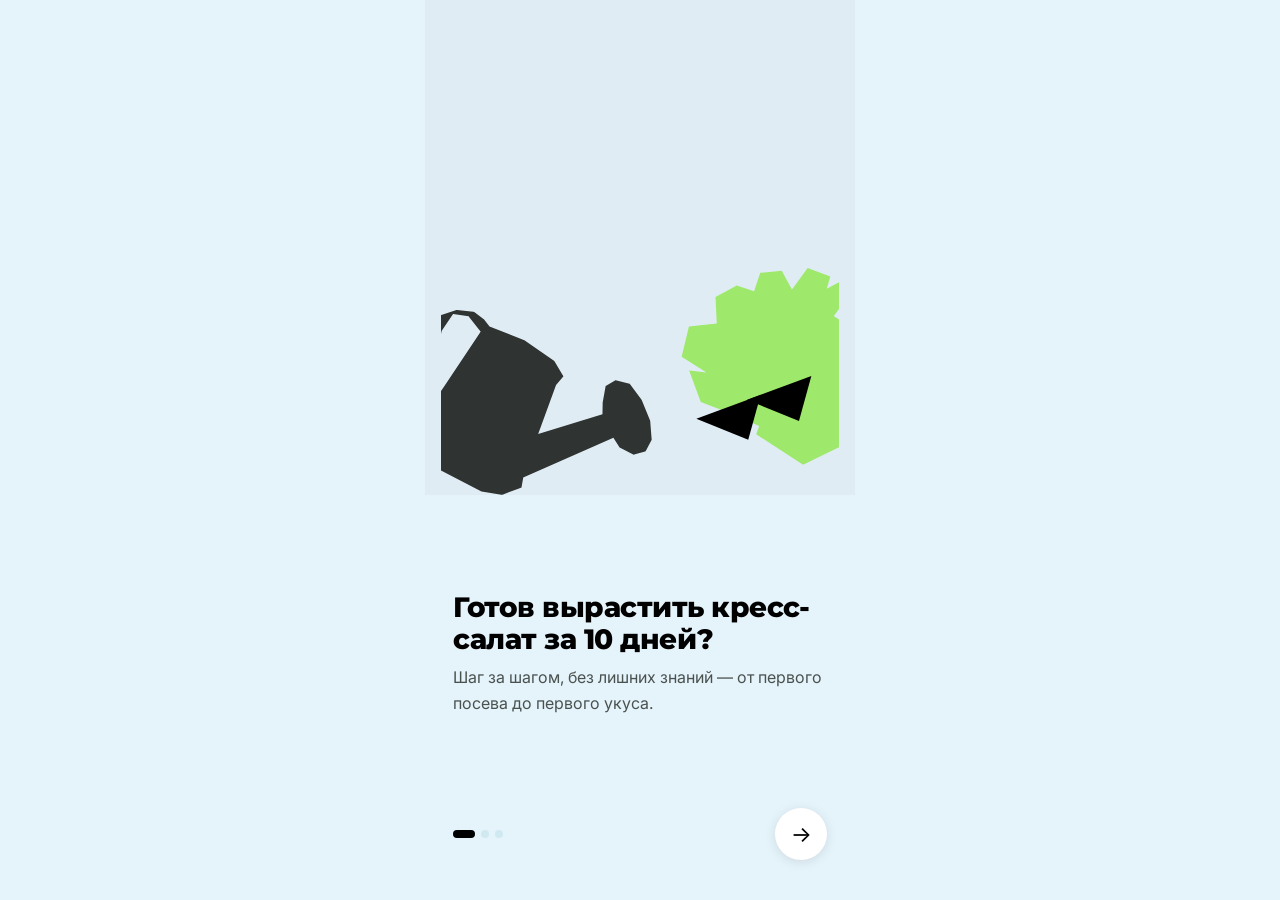
==== index.html @ 19fa0ef4 "урф2" ====
<!DOCTYPE html>
<html lang="ru">
<head>
<meta charset="UTF-8">
<meta name="viewport" content="width=device-width, initial-scale=1.0, maximum-scale=1.0, user-scalable=no">
<meta name="apple-mobile-web-app-capable" content="yes">
<meta name="apple-mobile-web-app-status-bar-style" content="default">
<meta name="apple-mobile-web-app-title" content="Rutis">
<meta name="theme-color" content="#E5F3FA">
<title>Rutis — вырасти кресс-салат</title>
<link rel="preconnect" href="https://fonts.googleapis.com">
<link rel="preconnect" href="https://fonts.gstatic.com" crossorigin>
<link href="https://fonts.googleapis.com/css2?family=Montserrat:wght@700;800;900&family=Inter:wght@400;500;600&display=swap" rel="stylesheet">
<link rel="icon" type="image/svg+xml" href="img/favicon.svg">
<link rel="stylesheet" href="style.css">
</head>
<body>
<div id="app">

<!-- OB1 -->
<div class="screen active" id="ob1">
  <div class="ob-illus" style="align-items:flex-end;padding:0 12px;gap:8px;">
    <img src="img/leyka.svg" alt="" style="width:52%;max-height:90%;">
    <img src="img/salad.svg" alt="" style="width:44%;max-height:80%;">
  </div>
  <div class="ob-body">
    <h1>Готов вырастить кресс-салат за 10 дней?</h1>
    <p>Шаг за шагом, без лишних знаний — от первого посева до первого укуса.</p>
  </div>
  <div class="ob-nav">
    <div class="ob-dots">
      <div class="dot active"></div><div class="dot"></div><div class="dot"></div>
    </div>
    <button class="ob-arrow" onclick="showScreen('ob2')">→</button>
  </div>
</div>

<!-- OB2 -->
<div class="screen" id="ob2">
  <div class="ob-illus">
    <img src="img/sun.svg" alt="" class="spin">
  </div>
  <div class="ob-body">
    <h1>Заходи раз в день</h1>
    <p>Это веб-приложение, оно не умеет напоминать. Открывай утром, выполняй задачи — урожай будет через 10 дней.</p>
  </div>
  <div class="ob-nav">
    <div class="ob-dots">
      <div class="dot"></div><div class="dot active"></div><div class="dot"></div>
    </div>
    <button class="ob-arrow" onclick="showScreen('ob3')">→</button>
  </div>
</div>

<!-- OB3 -->
<div class="screen" id="ob3">
  <div class="ob3-content">
    <h1>Закрепи на рабочем столе</h1>
    <p class="ob3-sub">Так удобнее открывать каждый день</p>
    <div class="seg-wrap">
      <button class="seg-btn active" onclick="switchInstall('ios')" id="btn-ios">iPhone</button>
      <button class="seg-btn" onclick="switchInstall('android')" id="btn-android">Android</button>
    </div>
    <div id="steps-ios" class="install-steps">
      <div class="install-step"><div class="step-num">1</div><div class="step-text">Нажми <strong>«Поделиться» ⬆️</strong> внизу браузера</div></div>
      <div class="install-step"><div class="step-num">2</div><div class="step-text">Выбери <strong>«Добавить на экран "Домой"»</strong></div></div>
      <div class="install-step"><div class="step-num">3</div><div class="step-text">Нажми <strong>«Добавить»</strong> — значок появится на рабочем столе</div></div>
    </div>
    <div id="steps-android" class="install-steps" style="display:none;">
      <div class="install-step"><div class="step-num">1</div><div class="step-text">Нажми <strong>⋮</strong> в правом верхнем углу Chrome</div></div>
      <div class="install-step"><div class="step-num">2</div><div class="step-text">Выбери <strong>«Добавить на главный экран»</strong></div></div>
      <div class="install-step"><div class="step-num">3</div><div class="step-text">Подтверди нажав <strong>«Добавить»</strong></div></div>
    </div>
  </div>
  <div class="ob-nav">
    <div class="ob-dots">
      <div class="dot"></div><div class="dot"></div><div class="dot active"></div>
    </div>
    <button class="ob-arrow" onclick="startApp()">→</button>
  </div>
</div>

<!-- MAIN -->
<div class="screen" id="main-screen">
  <div class="app-header">
    <div class="app-logo">Rutis</div>
    <div class="header-pts" id="header-pts">0 очков</div>
  </div>
  <div class="scroll-main" style="padding-bottom:80px;">
    <div class="section">
      <div class="progress-card">
        <div class="progress-row">
          <span class="progress-label">До урожая</span>
          <span class="progress-day" id="prog-day">День 1 из 10</span>
        </div>
        <div class="pb-bg"><div class="pb-fill" id="pb-fill" style="width:0%"></div></div>
        <div class="pb-caption" id="pb-caption">Выполни первое задание!</div>
        <div class="milestone-row">
          <div class="milestone" id="m1"><span class="ml-icon">💧</span><span class="ml-label">Посев</span></div>
          <div class="milestone" id="m2"><span class="ml-icon">🌱</span><span class="ml-label">Росток</span></div>
          <div class="milestone" id="m3"><span class="ml-icon">🌿</span><span class="ml-label">Листья</span></div>
          <div class="milestone" id="m4"><span class="ml-icon">✂️</span><span class="ml-label">Урожай</span></div>
        </div>
      </div>
    </div>
    <div id="tasks-container"></div>
    <div id="recipe-teaser" style="display:none;" class="section">
      <div class="recipe-card" onclick="openModal('recipe-modal')">
        <div class="recipe-eyebrow">🍽️ Готово к еде!</div>
        <div class="recipe-title">С чем есть кресс-салат?</div>
        <div class="recipe-sub">5 идей — от тоста до азиатской лапши</div>
      </div>
    </div>
  </div>
  <div class="bottom-nav">
    <button class="nav-item active" onclick="switchTab('main')" id="nav-main"><span class="nav-icon">🌱</span><span>Задачи</span></button>
    <button class="nav-item" onclick="switchTab('points')" id="nav-points"><span class="nav-icon">⭐</span><span>Прогресс</span></button>
    <button class="nav-item" onclick="switchTab('community')" id="nav-comm"><span class="nav-icon">💬</span><span>Сообщество</span></button>
  </div>
</div>

<!-- POINTS -->
<div class="screen" id="points-screen">
  <div class="pts-scroll">
    <div style="padding:16px 20px 0;">
      <div class="points-hero">
        <div class="points-big" id="pts-big">0</div>
        <div class="points-lbl">очков заработано</div>
        <div class="points-level" id="pts-level">🌰 Начинающий садовод</div>
      </div>
    </div>
    <div class="section">
      <div class="section-title">Достижения</div>
      <div class="badges-grid" id="badges-grid"></div>
    </div>
    <div class="section">
      <div class="section-title">История очков</div>
      <div style="background:var(--card);border-radius:var(--radius-sm);border:0.5px solid var(--border);padding:4px 16px;" id="history-list">
        <div style="padding:16px 0;text-align:center;color:var(--text3);font-size:14px;">Пока пусто — выполни первое задание!</div>
      </div>
    </div>
    <div class="section">
      <div class="section-title">Уровни</div>
      <div style="background:var(--card);border-radius:var(--radius-sm);border:0.5px solid var(--border);overflow:hidden;">
        <div style="display:flex;justify-content:space-between;padding:10px 14px;border-bottom:0.5px solid var(--border);font-size:13px;"><span style="color:var(--text2);">🌰 Начинающий садовод</span><span style="color:var(--text3);">0–49</span></div>
        <div style="display:flex;justify-content:space-between;padding:10px 14px;border-bottom:0.5px solid var(--border);font-size:13px;"><span style="color:var(--text2);">🌱 Юный огородник</span><span style="color:var(--text3);">50–99</span></div>
        <div style="display:flex;justify-content:space-between;padding:10px 14px;border-bottom:0.5px solid var(--border);font-size:13px;"><span style="color:var(--text2);">🌿 Опытный садовод</span><span style="color:var(--text3);">100–149</span></div>
        <div style="display:flex;justify-content:space-between;padding:10px 14px;font-size:13px;"><span style="color:var(--text2);">🏡 Мастер балконного огорода</span><span style="color:var(--text3);">150+</span></div>
      </div>
    </div>
  </div>
  <div class="bottom-nav">
    <button class="nav-item" onclick="switchTab('main')" id="nav2-main"><span class="nav-icon">🌱</span><span>Задачи</span></button>
    <button class="nav-item active" onclick="switchTab('points')" id="nav2-points"><span class="nav-icon">⭐</span><span>Прогресс</span></button>
    <button class="nav-item" onclick="switchTab('community')" id="nav2-comm"><span class="nav-icon">💬</span><span>Сообщество</span></button>
  </div>
</div>

<!-- COMMUNITY -->
<div class="screen" id="community-screen">
  <div class="comm-scroll">
    <div style="padding:24px 20px 0;">
      <h2 style="font-size:24px;font-weight:800;margin-bottom:6px;">Сообщество</h2>
      <p style="font-size:15px;color:var(--text2);margin-bottom:20px;">Делись результатами, задавай вопросы</p>
    </div>
    <div class="section">
      <div class="section-title">Мы в соцсетях</div>
      <a href="https://t.me/R_U_T_I_S" class="social-card" target="_blank">
        <div class="social-icon"><img src="img/telegram.svg" alt="Telegram"></div>
        <div class="social-info"><h4>Telegram-канал</h4><p>@R_U_T_I_S</p></div>
        <span style="color:var(--text3);font-size:18px;">↗</span>
      </a>
      <a href="https://clck.ru/3U99Sg" class="social-card" target="_blank">
        <div class="social-icon"><img src="img/dzen.svg" alt="Дзен"></div>
        <div class="social-info"><h4>Дзен</h4><p>Статьи о микрозелени</p></div>
        <span style="color:var(--text3);font-size:18px;">↗</span>
      </a>
      <a href="https://www.tiktok.com/@r_u_t_i_s" class="social-card" target="_blank">
        <div class="social-icon"><img src="img/tiktok.svg" alt="TikTok"></div>
        <div class="social-info"><h4>TikTok</h4><p>@r_u_t_i_s</p></div>
        <span style="color:var(--text3);font-size:18px;">↗</span>
      </a>
    </div>
    <div class="section">
      <div class="sos-card">
        <div class="sos-title">🆘 Что-то пошло не так?</div>
        <div class="sos-desc">Плесень, не прорастает, вопросы по набору — пишите. Если видите ошибку, пришлите скриншот — это помогает нам стать лучше. Ответим в течение дня.</div>
        <button class="sos-btn" onclick="window.location='mailto:help.rutis@mail.ru'">Написать на help.rutis@mail.ru</button>
      </div>
    </div>
    <div class="section">
      <div class="section-title">В твоём наборе</div>
      <div class="info-row"><div class="info-pill"><span>🌱</span>Семена</div><div class="info-pill"><span>🧱</span>Агровата</div></div>
      <div class="info-row" style="margin-top:8px;"><div class="info-pill"><span>💧</span>Распылитель</div><div class="info-pill"><span>📦</span>Лоток</div></div>
    </div>
  </div>
  <div class="bottom-nav">
    <button class="nav-item" onclick="switchTab('main')" id="nav3-main"><span class="nav-icon">🌱</span><span>Задачи</span></button>
    <button class="nav-item" onclick="switchTab('points')" id="nav3-points"><span class="nav-icon">⭐</span><span>Прогресс</span></button>
    <button class="nav-item active" onclick="switchTab('community')" id="nav3-comm"><span class="nav-icon">💬</span><span>Сообщество</span></button>
  </div>
</div>

<!-- RECIPE MODAL -->
<div class="modal-overlay" id="recipe-modal">
  <div class="modal-sheet">
    <div class="modal-handle"></div>
    <div class="modal-close-row"><button class="modal-close" onclick="closeModal('recipe-modal')">✕</button></div>
    <h2 style="font-size:22px;font-weight:800;margin-bottom:8px;">С чем есть кресс-салат</h2>
    <p style="font-size:14px;color:var(--text2);line-height:1.6;margin-bottom:16px;">Кресс добавляют только свежим — термообработка убивает пользу. Бодрящий острый вкус с лёгкой хрустящей ноткой.</p>
    <div style="display:flex;flex-wrap:wrap;gap:6px;margin-bottom:20px;">
      <span style="background:#f0f0f0;border-radius:20px;padding:5px 11px;font-size:12px;font-weight:600;color:var(--text2);">Быстро</span>
      <span style="background:#f0f0f0;border-radius:20px;padding:5px 11px;font-size:12px;font-weight:600;color:var(--text2);">Без готовки</span>
      <span style="background:#f0f0f0;border-radius:20px;padding:5px 11px;font-size:12px;font-weight:600;color:var(--text2);">Острый вкус</span>
    </div>
    <div style="display:flex;gap:12px;margin-bottom:14px;align-items:flex-start;"><div style="width:24px;height:24px;border-radius:50%;background:var(--accent);color:#fff;font-size:12px;font-weight:700;display:flex;align-items:center;justify-content:center;flex-shrink:0;margin-top:1px;">1</div><div style="font-size:15px;color:var(--text);line-height:1.5;"><strong>Тост с авокадо</strong> — горсть кресса поверх. Соль, оливковое масло — готово.</div></div>
    <div style="display:flex;gap:12px;margin-bottom:14px;align-items:flex-start;"><div style="width:24px;height:24px;border-radius:50%;background:var(--accent);color:#fff;font-size:12px;font-weight:700;display:flex;align-items:center;justify-content:center;flex-shrink:0;margin-top:1px;">2</div><div style="font-size:15px;color:var(--text);line-height:1.5;"><strong>Яичница или омлет</strong> — посыпь свежим крессом прямо перед подачей.</div></div>
    <div style="display:flex;gap:12px;margin-bottom:14px;align-items:flex-start;"><div style="width:24px;height:24px;border-radius:50%;background:var(--accent);color:#fff;font-size:12px;font-weight:700;display:flex;align-items:center;justify-content:center;flex-shrink:0;margin-top:1px;">3</div><div style="font-size:15px;color:var(--text);line-height:1.5;"><strong>Крем-суп</strong> — горсть кресса в тарелку как топпинг вместо лука.</div></div>
    <div style="display:flex;gap:12px;margin-bottom:14px;align-items:flex-start;"><div style="width:24px;height:24px;border-radius:50%;background:var(--accent);color:#fff;font-size:12px;font-weight:700;display:flex;align-items:center;justify-content:center;flex-shrink:0;margin-top:1px;">4</div><div style="font-size:15px;color:var(--text);line-height:1.5;"><strong>Рамен или лапша</strong> — добавь в конце, кресс даст острую травяную ноту.</div></div>
    <div style="display:flex;gap:12px;margin-bottom:20px;align-items:flex-start;"><div style="width:24px;height:24px;border-radius:50%;background:var(--accent);color:#fff;font-size:12px;font-weight:700;display:flex;align-items:center;justify-content:center;flex-shrink:0;margin-top:1px;">5</div><div style="font-size:15px;color:var(--text);line-height:1.5;"><strong>Бутерброд с творожным сыром</strong> — хлеб, сыр, кресс. Честная классика.</div></div>
    <div style="background:#f0fef5;border-radius:10px;padding:14px;">
      <div style="font-size:13px;font-weight:700;color:#2a6010;margin-bottom:4px;">💡 Как хранить</div>
      <div style="font-size:13px;color:#3a7020;line-height:1.6;">В стакане с водой или во влажном полотенце в холодильнике. Хватит на 2–3 дня.</div>
    </div>
  </div>
</div>

<!-- FEEDBACK -->
<div class="feedback-modal" id="feedback-modal">
  <div class="feedback-box">
    <div style="font-size:48px;margin-bottom:12px;text-align:center;">🎉</div>
    <h3>Урожай собран!</h3>
    <p class="sub">Займёт 1 минуту — расскажи как прошло. Это помогает нам улучшать наборы.</p>
    <a class="btn-primary" href="https://docs.google.com/forms/d/e/1FAIpQLSdRW1xS2sbjGMASP7b7UE5O94QIX60obx7riB1_aIPuQ8pNfA/viewform" target="_blank" style="text-decoration:none;display:block;margin-bottom:10px;" onclick="closeModal('feedback-modal')">Оставить отзыв</a>
    <button style="display:block;width:100%;background:transparent;color:var(--text2);border:none;padding:12px;font-size:15px;text-align:center;cursor:pointer;font-family:'Inter',sans-serif;" onclick="closeModal('feedback-modal')">Пропустить</button>
  </div>
</div>

<!-- H2O2 POPUP -->
<div class="h2o2-popup" id="h2o2-popup">
  <div class="h2o2-sheet">
    <div class="h2o2-close-row">
      <h3>🧪 Перекись водорода</h3>
      <button class="h2o2-close" onclick="document.getElementById('h2o2-popup').classList.remove('open')">✕</button>
    </div>
    <p class="h2o2-lead">Безопасный антисептик — защищает ростки и даёт им фору при прорастании.</p>
    <div class="h2o2-points">
      <div class="h2o2-point"><div class="h2o2-dot"></div><div class="h2o2-pt-text"><strong>Обеззараживает</strong> <span>— уничтожает споры плесени и бактерии на оболочке семян.</span></div></div>
      <div class="h2o2-point"><div class="h2o2-dot"></div><div class="h2o2-pt-text"><strong>Ускоряет прорастание</strong> <span>— разрушает природные ингибиторы, которые замедляют пробуждение.</span></div></div>
      <div class="h2o2-point"><div class="h2o2-dot"></div><div class="h2o2-pt-text"><strong>Насыщает кислородом</strong> <span>— разлагаясь, выделяет O₂ прямо к корням.</span></div></div>
      <div class="h2o2-point"><div class="h2o2-dot"></div><div class="h2o2-pt-text"><strong>Против плесени</strong> <span>— создаёт неблагоприятную среду с первых дней.</span></div></div>
    </div>
    <div class="h2o2-recipe">
      <span class="h2o2-recipe-label">Пропорция</span>
      <span class="h2o2-recipe-text">6 мл перекиси 3% на 1 литр воды — вместо обычной воды при первом поливе.</span>
    </div>
  </div>
</div>

<div class="toast" id="toast"></div>

<script src="app.js"></script>
</body>
</html>
---- style.css ----
*,*::before,*::after{box-sizing:border-box;margin:0;padding:0;}
:root{
  --bg:#E5F3FA;
  --card:#fff;
  --text:#000000;
  --text2:#4a5250;
  --text3:#8a9896;
  --accent:#FA8153;
  --accent2:#9EE86C;
  --accent3:#000000;
  --yellow:#F8E46E;
  --border:#d0e8f0;
  --radius:16px;
  --radius-sm:10px;
}
html,body{
  height:100%;
  background:var(--bg);
  color:var(--text);
  font-family:'Inter',system-ui,sans-serif;
  font-size:16px;
  line-height:1.5;
  -webkit-tap-highlight-color:transparent;
  overscroll-behavior:none;
}
h1,h2,h3{font-family:'Montserrat',sans-serif;}
#app{
  max-width:430px;
  margin:0 auto;
  height:100%;
  position:relative;
  overflow:hidden;
}

/* ─── ALL SCREENS ─── */
.screen{
  display:none;
  position:absolute;
  inset:0;
  background:var(--bg);
}
.screen.active{display:flex;flex-direction:column;}

/* ─── ONBOARDING OB1 / OB2 ─── */
.ob-illus{
  flex:0 0 55%;
  background:#e0ecf4;
  overflow:hidden;
  display:flex;
  align-items:center;
  justify-content:center;
}
.ob-illus img{
  max-width:100%;
  max-height:100%;
  width:auto;
  height:auto;
  display:block;
}
.ob-illus img.spin{
  max-width:72%;
  max-height:72%;
  animation:spin 12s linear infinite;
  transform-origin:center;
}
@keyframes spin{
  from{transform:rotate(0deg);}
  to{transform:rotate(360deg);}
}
.ob-body{
  flex:1;
  padding:24px 28px 0;
  display:flex;
  flex-direction:column;
  justify-content:center;
}
.ob-body h1{
  font-size:28px;
  font-weight:800;
  line-height:1.15;
  letter-spacing:-.5px;
  color:var(--text);
  margin-bottom:10px;
}
.ob-body p{
  font-size:16px;
  color:var(--text2);
  line-height:1.6;
}
.ob-nav{
  display:flex;
  align-items:center;
  justify-content:space-between;
  padding:20px 28px 40px;
}
.ob-dots{display:flex;gap:6px;align-items:center;}
.dot{width:8px;height:8px;border-radius:50%;background:var(--border);}
.dot.active{background:var(--text);width:22px;border-radius:4px;}
.ob-arrow{
  width:52px;height:52px;border-radius:50%;
  background:var(--card);border:none;cursor:pointer;
  display:flex;align-items:center;justify-content:center;
  font-size:22px;color:var(--text);
  box-shadow:0 2px 12px rgba(0,0,0,.1);
  font-family:'Inter',sans-serif;
}
.ob-arrow:active{transform:scale(.94);}

/* ─── ONBOARDING OB3 (install) ─── */
#ob3{overflow-y:auto;}
.ob3-content{
  flex:1;
  padding:52px 28px 0;
  overflow-y:auto;
}
.ob3-content h1{
  font-size:32px;font-weight:800;line-height:1.15;
  letter-spacing:-.5px;margin-bottom:8px;
}
.ob3-sub{font-size:16px;color:var(--text2);margin-bottom:24px;}
.seg-wrap{
  display:flex;background:var(--border);
  border-radius:50px;padding:3px;margin-bottom:28px;
}
.seg-btn{
  flex:1;padding:10px;border-radius:50px;border:none;
  font-size:14px;font-weight:600;cursor:pointer;
  background:transparent;color:var(--text2);
  font-family:'Inter',sans-serif;
}
.seg-btn.active{background:var(--yellow);color:var(--text);}
.install-steps{display:flex;flex-direction:column;gap:18px;margin-bottom:28px;}
.install-step{display:flex;gap:16px;align-items:flex-start;}
.step-num{
  width:32px;height:32px;border-radius:50%;
  background:var(--yellow);color:var(--text);
  font-weight:800;font-size:14px;
  display:flex;align-items:center;justify-content:center;
  flex-shrink:0;font-family:'Montserrat',sans-serif;
}
.step-text{font-size:15px;color:var(--text);line-height:1.55;padding-top:4px;}
.step-text strong{font-weight:600;}

/* ─── MAIN APP SCREENS ─── */
#main-screen{flex-direction:column;}
.app-header{
  padding:16px 20px 8px;
  display:flex;justify-content:space-between;align-items:center;
  flex-shrink:0;
}
.app-logo{
  font-family:'Montserrat',sans-serif;
  font-size:20px;font-weight:800;color:var(--text);letter-spacing:-.5px;
}
.header-pts{
  background:var(--accent2);color:#1a2a0a;
  border-radius:20px;padding:5px 12px;font-size:13px;font-weight:600;
}
.scroll-main{overflow-y:auto;flex:1;padding-bottom:16px;}
.section{padding:0 20px;margin-bottom:16px;}
.section-title{
  font-size:11px;font-weight:600;color:var(--text3);
  text-transform:uppercase;letter-spacing:.07em;margin-bottom:8px;
}

/* progress */
.progress-card{
  background:var(--card);border-radius:var(--radius);
  border:0.5px solid var(--border);padding:16px;
}
.progress-row{display:flex;justify-content:space-between;align-items:center;margin-bottom:8px;}
.progress-label{font-size:15px;font-weight:600;color:var(--text);}
.progress-day{font-size:13px;color:var(--text2);}
.pb-bg{height:8px;background:var(--border);border-radius:4px;overflow:hidden;margin-bottom:6px;}
.pb-fill{height:100%;background:linear-gradient(90deg,var(--accent2),var(--accent));border-radius:4px;transition:width .4s;}
.pb-caption{font-size:12px;color:var(--text3);}
.milestone-row{display:flex;gap:6px;margin-top:12px;}
.milestone{flex:1;background:#f5f5f5;border-radius:8px;padding:8px 4px;text-align:center;border:0.5px solid var(--border);}
.milestone.done{background:#e8f8d8;border-color:#b0d880;}
.ml-icon{font-size:16px;display:block;opacity:.3;}
.milestone.done .ml-icon{opacity:1;}
.ml-label{font-size:10px;color:var(--text3);display:block;margin-top:2px;font-weight:500;}
.milestone.done .ml-label{color:#3a6a12;}

/* tasks */
.day-header{display:flex;align-items:center;gap:10px;padding:10px 20px 4px;}
.day-badge{
  background:var(--accent);color:#fff;
  border-radius:8px;padding:3px 10px;font-size:11px;font-weight:700;
}
.day-lbl{font-size:13px;font-weight:600;color:var(--text2);}
.task-card{
  background:var(--card);border-radius:var(--radius);
  border:0.5px solid var(--border);margin-bottom:8px;overflow:hidden;
}
.task-optional{border-style:dashed;border-color:#b0d8f0;}
.task-inner{display:flex;gap:12px;padding:14px 16px 12px;align-items:flex-start;}
.task-check{
  width:24px;height:24px;border-radius:50%;
  border:2px solid var(--border);
  display:flex;align-items:center;justify-content:center;
  flex-shrink:0;margin-top:1px;transition:all .15s;cursor:pointer;
}
.task-check:active{transform:scale(.88);}
.task-check.done{background:var(--accent2);border-color:var(--accent2);}
.task-check.done::after{content:'✓';font-size:12px;color:#1a2a0a;font-weight:700;}
.task-body{flex:1;min-width:0;cursor:pointer;}
.task-title{
  font-size:15px;font-weight:600;color:var(--text);
  display:flex;align-items:center;gap:6px;margin-bottom:3px;
}
.task-card.completed .task-title span:first-child{color:var(--text3);text-decoration:line-through;}
.task-desc{font-size:13px;color:var(--text2);line-height:1.45;}
.task-detail-arrow{font-size:10px;color:var(--text3);transition:transform .2s;flex-shrink:0;}
.task-detail-arrow.open{transform:rotate(180deg);}
.optional-badge{
  display:inline-flex;align-items:center;
  background:#e8f6ff;color:#1a6090;
  border-radius:20px;padding:2px 9px;
  font-size:11px;font-weight:600;margin-top:6px;
  border:0.5px solid #a0d0f0;
}
.help-btn{
  width:18px;height:18px;border-radius:50%;
  background:#b0d8f0;color:#1a5070;
  font-size:11px;font-weight:700;
  cursor:pointer;border:none;flex-shrink:0;
  display:inline-flex;align-items:center;justify-content:center;
  line-height:1;
}
.help-btn:active{background:#90c8e8;}
.task-expand{
  padding:12px 16px 14px;
  border-top:0.5px solid var(--border);
  background:#f7f9fa;
}
.task-expand p{font-size:13px;color:var(--text2);line-height:1.65;}
.future-task{opacity:.38;pointer-events:none;}

/* recipe */
.recipe-card{
  background:var(--card);border-radius:var(--radius);
  border:1.5px solid var(--accent);padding:16px;cursor:pointer;
}
.recipe-card:active{opacity:.9;}
.recipe-eyebrow{font-size:11px;font-weight:700;color:var(--accent);text-transform:uppercase;letter-spacing:.06em;margin-bottom:4px;}
.recipe-title{font-size:17px;font-weight:700;color:var(--text);margin-bottom:3px;}
.recipe-sub{font-size:13px;color:var(--text2);}

/* bottom nav */
.bottom-nav{
  position:fixed;bottom:0;left:50%;transform:translateX(-50%);
  width:100%;max-width:430px;
  background:var(--card);border-top:0.5px solid var(--border);
  display:flex;z-index:100;
  padding-bottom:env(safe-area-inset-bottom,6px);
}
.nav-item{
  flex:1;display:flex;flex-direction:column;
  align-items:center;padding:10px 0 4px;
  cursor:pointer;color:var(--text3);
  font-size:10px;font-weight:500;gap:3px;
  border:none;background:transparent;
  font-family:'Inter',sans-serif;
}
.nav-item.active{color:var(--accent);}
.nav-icon{font-size:22px;line-height:1;}

/* ─── POINTS SCREEN ─── */
#points-screen,#community-screen{
  flex-direction:column;overflow-y:auto;
}
.pts-scroll,#community-screen .comm-scroll{
  flex:1;overflow-y:auto;padding-bottom:80px;
}
.points-hero{
  background:var(--text);margin:16px 20px;
  border-radius:var(--radius);padding:22px;
  color:#fff;text-align:center;
}
.points-big{
  font-family:'Montserrat',sans-serif;
  font-size:52px;font-weight:800;letter-spacing:-2px;line-height:1;
}
.points-lbl{font-size:13px;opacity:.6;margin-top:4px;}
.points-level{
  display:inline-block;background:var(--accent2);color:#1a2a0a;
  border-radius:20px;padding:5px 14px;font-size:13px;font-weight:700;margin-top:10px;
}
.badges-grid{display:grid;grid-template-columns:repeat(3,1fr);gap:8px;}
.badge-item{
  background:var(--card);border-radius:var(--radius-sm);
  padding:12px 6px;text-align:center;border:0.5px solid var(--border);
}
.badge-item.earned{border-color:var(--accent2);background:#f4fce8;}
.badge-icon{font-size:26px;display:block;margin-bottom:5px;}
.badge-name{font-size:11px;font-weight:600;color:var(--text2);line-height:1.3;}
.badge-item.earned .badge-name{color:#2a5a08;}
.locked{opacity:.3;filter:grayscale(1);}
.history-item{
  display:flex;justify-content:space-between;align-items:center;
  padding:11px 0;border-bottom:0.5px solid var(--border);
}
.history-item:last-child{border-bottom:none;}
.hi-title{font-size:14px;font-weight:500;color:var(--text);}
.hi-date{font-size:11px;color:var(--text3);margin-top:1px;}
.hi-pts{font-size:14px;font-weight:700;color:var(--accent2);}

/* ─── COMMUNITY SCREEN ─── */
.social-card{
  display:flex;align-items:center;gap:12px;
  background:var(--card);border-radius:var(--radius-sm);
  padding:14px 16px;border:0.5px solid var(--border);
  margin-bottom:8px;cursor:pointer;text-decoration:none;color:var(--text);
}
.social-card:active{opacity:.85;}
.social-icon{
  width:38px;height:38px;border-radius:10px;
  display:flex;align-items:center;justify-content:center;font-size:18px;flex-shrink:0;
  overflow:hidden;
}
.social-icon img{
  width:100%;height:100%;object-fit:contain;display:block;
}
.social-info h4{font-size:14px;font-weight:600;margin-bottom:1px;}
.social-info p{font-size:12px;color:var(--text2);}
.sos-card{
  background:#fff8f5;border:0.5px solid #fcc0a0;
  border-radius:var(--radius-sm);padding:16px;margin-bottom:8px;
}
.sos-title{font-size:15px;font-weight:700;color:var(--accent);margin-bottom:5px;}
.sos-desc{font-size:14px;color:var(--text2);margin-bottom:12px;line-height:1.5;}
.sos-btn{
  display:block;background:var(--accent);color:#fff;
  border:none;border-radius:8px;padding:12px;
  font-size:14px;font-weight:600;cursor:pointer;width:100%;
  font-family:'Inter',sans-serif;
}
.info-row{display:flex;gap:8px;}
.info-pill{
  flex:1;background:var(--card);border-radius:8px;
  padding:10px;text-align:center;border:0.5px solid var(--border);
  font-size:11px;color:var(--text2);font-weight:500;
}
.info-pill span{display:block;font-size:18px;margin-bottom:2px;}

/* ─── MODALS ─── */
.modal-overlay{
  position:fixed;inset:0;background:rgba(0,0,0,.5);z-index:200;
  display:none;align-items:flex-end;
  max-width:430px;left:50%;transform:translateX(-50%);
}
.modal-overlay.open{display:flex;}
.modal-sheet{
  background:var(--bg);border-radius:20px 20px 0 0;
  width:100%;max-height:88vh;overflow-y:auto;
  padding:20px 20px 44px;
}
.modal-handle{width:36px;height:4px;background:var(--border);border-radius:2px;margin:0 auto 18px;}
.modal-close-row{display:flex;justify-content:flex-end;margin-bottom:12px;}
.modal-close{
  background:#f0f0f0;border:none;width:30px;height:30px;
  border-radius:50%;cursor:pointer;font-size:15px;color:var(--text2);
}

/* feedback */
.feedback-modal{
  position:fixed;inset:0;background:rgba(0,0,0,.6);z-index:300;
  display:none;align-items:center;justify-content:center;padding:20px;
  max-width:430px;left:50%;transform:translateX(-50%);
}
.feedback-modal.open{display:flex;}
.feedback-box{background:var(--bg);border-radius:var(--radius);padding:24px;width:100%;}
.feedback-box h3{font-size:20px;font-weight:700;margin-bottom:6px;text-align:center;font-family:'Montserrat',sans-serif;}
.feedback-box .sub{font-size:14px;color:var(--text2);margin-bottom:18px;line-height:1.5;text-align:center;}
.star-label{font-size:13px;color:var(--text2);margin-bottom:6px;font-weight:500;}
.stars{display:flex;gap:8px;margin-bottom:18px;}
.star{font-size:26px;cursor:pointer;opacity:.25;transition:opacity .1s;}
.star.active{opacity:1;}
.feedback-ta{
  width:100%;border:0.5px solid var(--border);border-radius:8px;
  padding:12px;font-size:14px;color:var(--text);background:var(--card);
  resize:none;min-height:72px;margin-bottom:14px;
  font-family:'Inter',sans-serif;line-height:1.5;
}
.feedback-ta:focus{outline:none;border-color:var(--accent);}

/* h2o2 popup */
.h2o2-popup{
  position:fixed;inset:0;background:rgba(0,0,0,.5);z-index:250;
  display:none;align-items:center;justify-content:center;padding:24px;
  max-width:430px;left:50%;transform:translateX(-50%);
}
.h2o2-popup.open{display:flex;}
.h2o2-sheet{background:var(--bg);border-radius:var(--radius);width:100%;padding:20px;}
.h2o2-close-row{display:flex;justify-content:space-between;align-items:center;margin-bottom:14px;}
.h2o2-close-row h3{font-size:15px;font-weight:700;color:var(--text);display:flex;align-items:center;gap:8px;font-family:'Montserrat',sans-serif;}
.h2o2-close{background:#f0f0f0;border:none;width:28px;height:28px;border-radius:50%;cursor:pointer;font-size:14px;color:var(--text2);flex-shrink:0;}
.h2o2-lead{font-size:13px;color:var(--text2);line-height:1.55;margin-bottom:14px;padding-bottom:14px;border-bottom:0.5px solid var(--border);}
.h2o2-points{display:flex;flex-direction:column;gap:8px;margin-bottom:14px;}
.h2o2-point{display:flex;gap:9px;align-items:baseline;}
.h2o2-dot{width:6px;height:6px;border-radius:50%;background:#4ab0e0;flex-shrink:0;margin-top:1px;}
.h2o2-pt-text{font-size:13px;color:var(--text);line-height:1.45;}
.h2o2-pt-text strong{font-weight:600;}
.h2o2-pt-text span{color:var(--text2);}
.h2o2-recipe{background:#e8f6ff;border-radius:8px;padding:10px 12px;display:flex;align-items:baseline;gap:8px;}
.h2o2-recipe-label{font-size:11px;font-weight:700;color:#1a6090;white-space:nowrap;text-transform:uppercase;letter-spacing:.04em;}
.h2o2-recipe-text{font-size:12px;color:#2a6080;line-height:1.45;}

/* toast */
.toast{
  position:fixed;top:20px;left:50%;
  transform:translateX(-50%) translateY(-80px);
  background:var(--text);color:#fff;
  border-radius:10px;padding:10px 20px;
  font-size:14px;font-weight:600;z-index:400;
  transition:transform .25s ease;white-space:nowrap;
  font-family:'Inter',sans-serif;
}
.toast.show{transform:translateX(-50%) translateY(0);}

/* shared button */
.btn-primary{
  display:block;width:100%;
  background:var(--text);color:#fff;border:none;
  border-radius:var(--radius-sm);padding:16px;
  font-size:17px;font-weight:700;text-align:center;
  cursor:pointer;-webkit-appearance:none;
  font-family:'Inter',sans-serif;
}
.btn-primary:active{opacity:.85;}
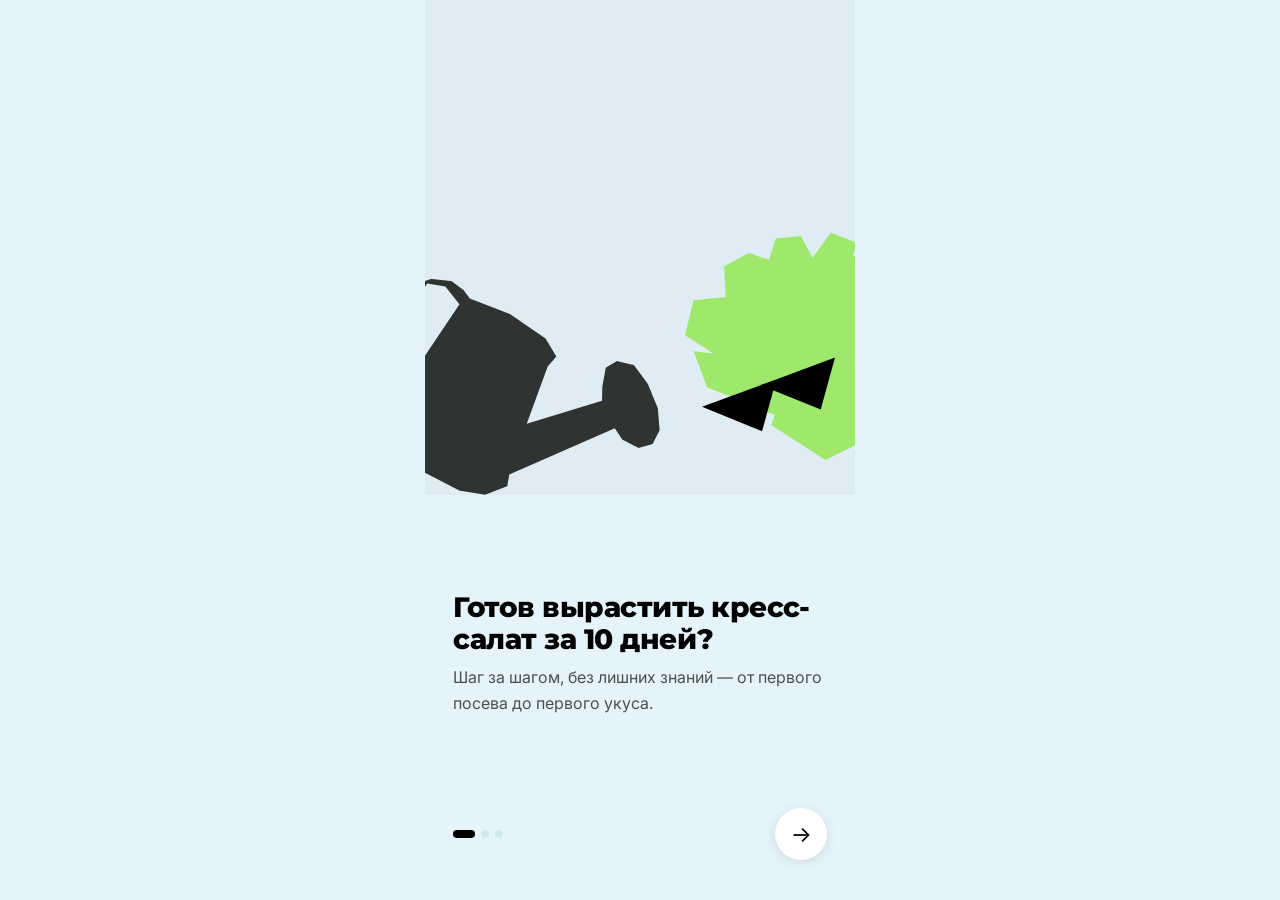
==== commit a52e3236: "ок" ====
--- a/index.html
+++ b/index.html
@@ -19,9 +19,9 @@
 
 <!-- OB1 -->
 <div class="screen active" id="ob1">
-  <div class="ob-illus" style="align-items:flex-end;padding:0 12px;gap:8px;">
-    <img src="img/leyka.svg" alt="" style="width:52%;max-height:90%;">
-    <img src="img/salad.svg" alt="" style="width:44%;max-height:80%;">
+  <div class="ob-illus" style="align-items:flex-end;gap:0;">
+    <img src="img/leyka.svg" alt="" class="float-a" style="width:58%;max-height:95%;">
+    <img src="img/salad.svg" alt="" class="float-b" style="width:48%;max-height:85%;">
   </div>
   <div class="ob-body">
     <h1>Готов вырастить кресс-салат за 10 дней?</h1>
--- a/style.css
+++ b/style.css
@@ -45,7 +45,6 @@
 .ob-illus{
   flex:0 0 55%;
   background:#e0ecf4;
-  overflow:hidden;
   display:flex;
   align-items:center;
   justify-content:center;
@@ -58,8 +57,8 @@
   display:block;
 }
 .ob-illus img.spin{
-  max-width:72%;
-  max-height:72%;
+  max-width:82%;
+  max-height:82%;
   animation:spin 12s linear infinite;
   transform-origin:center;
 }
@@ -67,6 +66,12 @@
   from{transform:rotate(0deg);}
   to{transform:rotate(360deg);}
 }
+@keyframes float{
+  0%,100%{transform:translateY(0);}
+  50%{transform:translateY(-14px);}
+}
+.float-a{animation:float 3.2s ease-in-out infinite;}
+.float-b{animation:float 3.2s ease-in-out infinite 1.6s;}
 .ob-body{
   flex:1;
   padding:24px 28px 0;
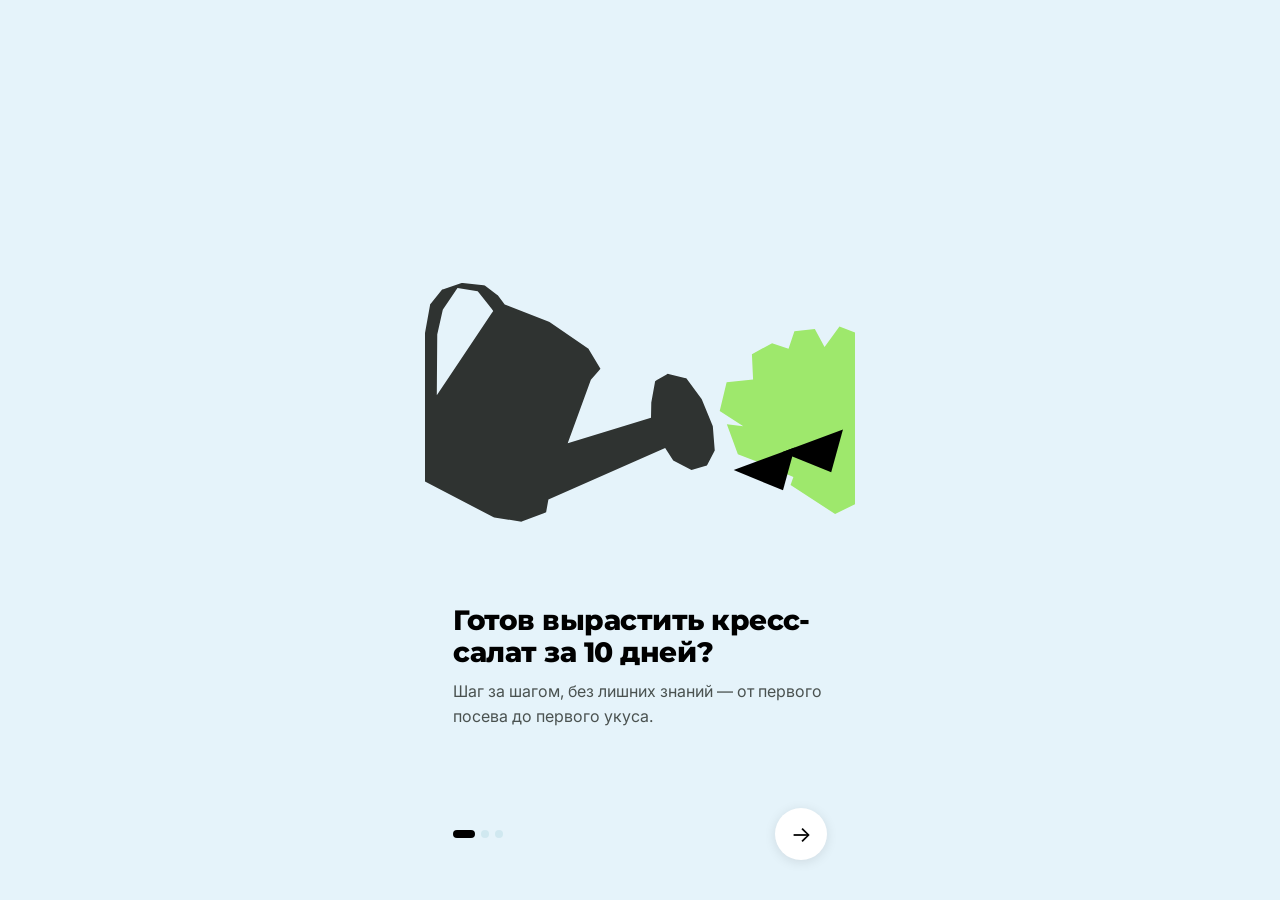
==== commit 43aa24a4: "пппп" ====
--- a/index.html
+++ b/index.html
@@ -19,9 +19,9 @@
 
 <!-- OB1 -->
 <div class="screen active" id="ob1">
-  <div class="ob-illus" style="align-items:flex-end;gap:0;">
-    <img src="img/leyka.svg" alt="" class="float-a" style="width:58%;max-height:95%;">
-    <img src="img/salad.svg" alt="" class="float-b" style="width:48%;max-height:85%;">
+  <div class="ob-illus">
+    <img src="img/leyka.svg" alt="" class="float-a" style="width:75%;height:auto;">
+    <img src="img/salad.svg" alt="" class="float-b" style="width:40%;height:auto;margin-bottom:8px;">
   </div>
   <div class="ob-body">
     <h1>Готов вырастить кресс-салат за 10 дней?</h1>
--- a/style.css
+++ b/style.css
@@ -43,24 +43,23 @@
 
 /* ─── ONBOARDING OB1 / OB2 ─── */
 .ob-illus{
-  flex:0 0 55%;
-  background:#e0ecf4;
+  flex:0 0 58%;
+  background:var(--bg);
   display:flex;
-  align-items:center;
+  align-items:flex-end;
   justify-content:center;
+  overflow:hidden;
 }
 .ob-illus img{
-  max-width:100%;
-  max-height:100%;
-  width:auto;
+  display:block;
+  flex-shrink:0;
+}
+.ob-illus img.spin{
+  width:82%;
   height:auto;
-  display:block;
-}
-.ob-illus img.spin{
-  max-width:82%;
-  max-height:82%;
   animation:spin 12s linear infinite;
   transform-origin:center;
+  align-self:center;
 }
 @keyframes spin{
   from{transform:rotate(0deg);}
@@ -68,10 +67,10 @@
 }
 @keyframes float{
   0%,100%{transform:translateY(0);}
-  50%{transform:translateY(-14px);}
-}
-.float-a{animation:float 3.2s ease-in-out infinite;}
-.float-b{animation:float 3.2s ease-in-out infinite 1.6s;}
+  50%{transform:translateY(-18px);}
+}
+.float-a{animation:float 3s ease-in-out infinite;}
+.float-b{animation:float 3s ease-in-out infinite 1.5s;}
 .ob-body{
   flex:1;
   padding:24px 28px 0;
